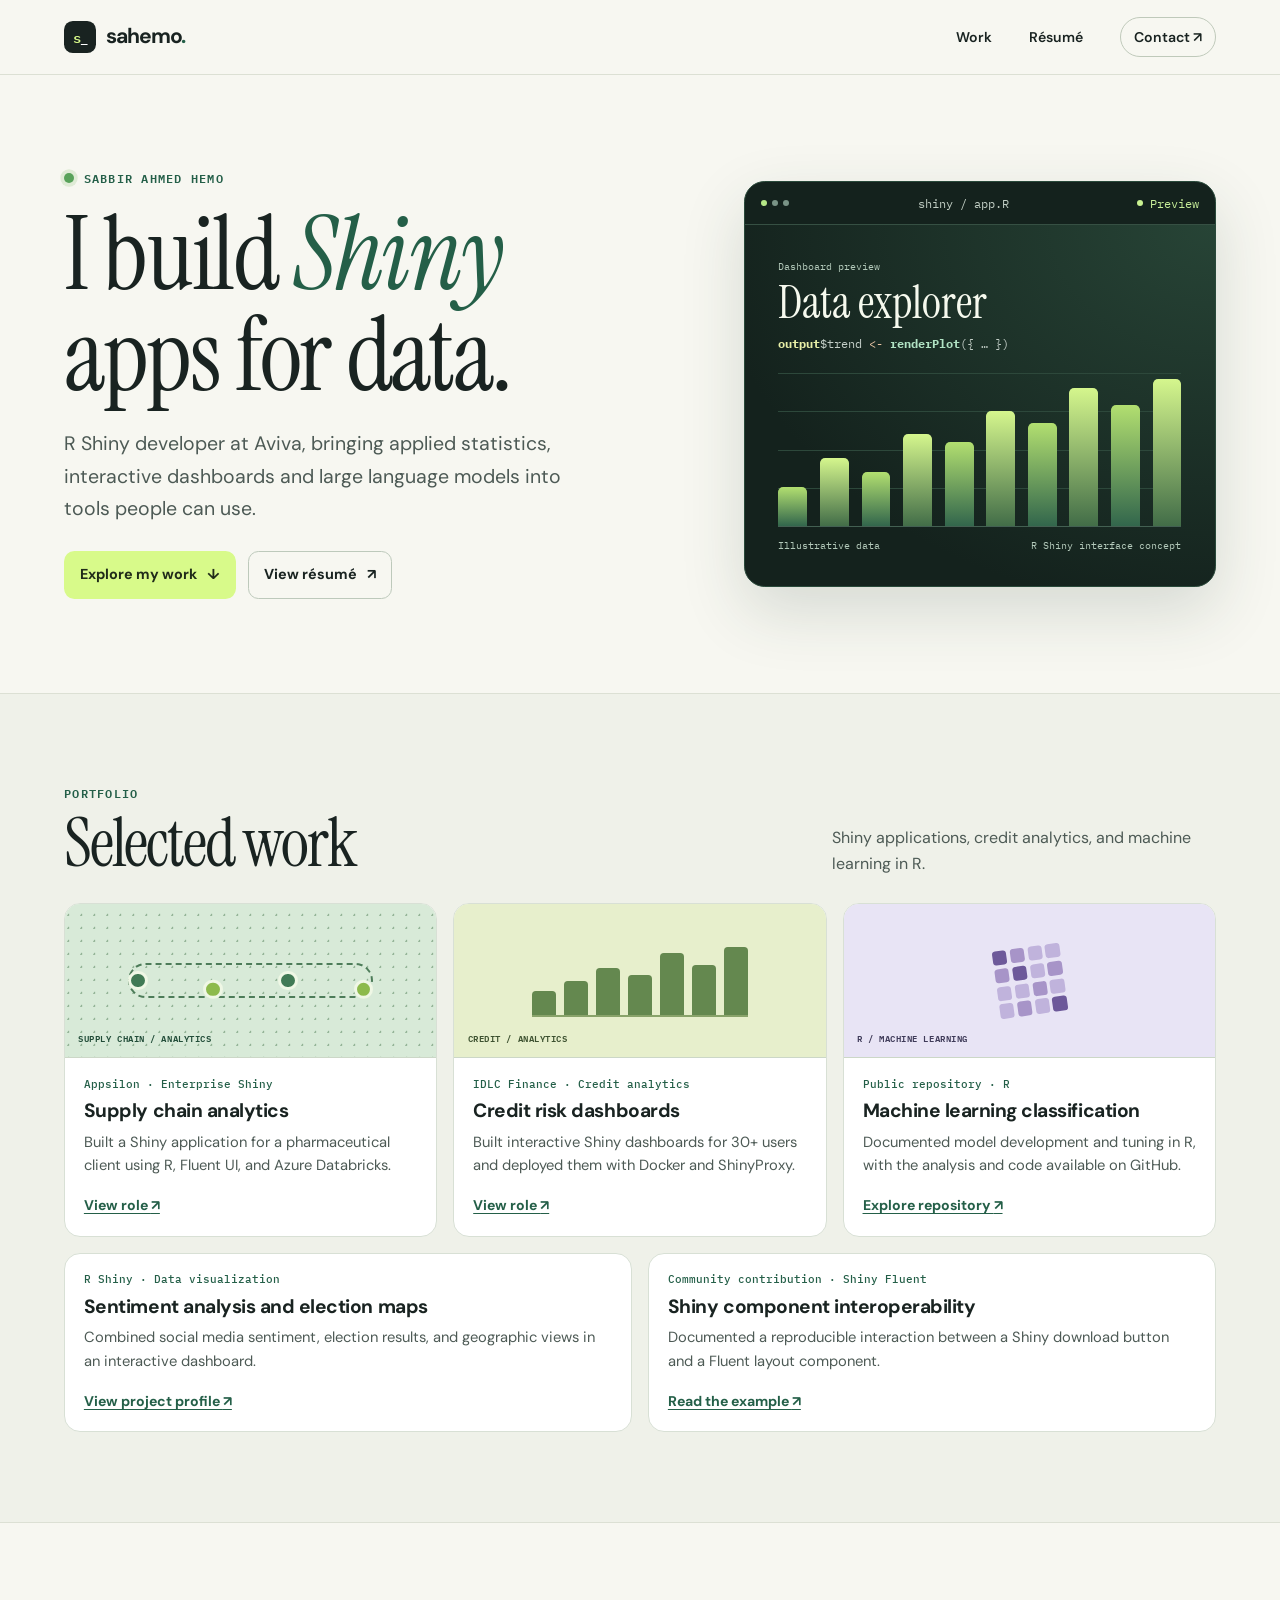
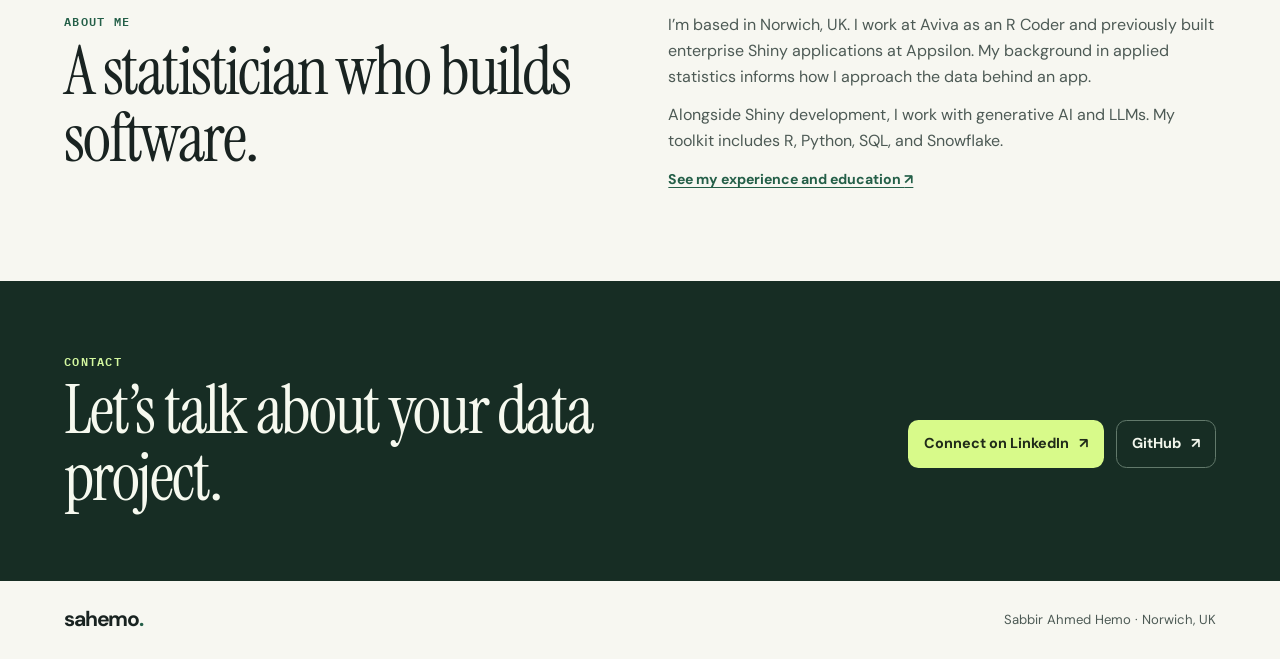
==== index.html @ 2af42267 "Publish Sahemo portfolio and résumé" ====
<!doctype html>
<html lang="en">
<head>
  <meta charset="utf-8">
  <meta name="viewport" content="width=device-width, initial-scale=1">
  <meta name="description" content="Sabbir Ahmed Hemo builds R Shiny applications, analytical tools, and workflows with large language models. Explore his work and résumé.">
  <meta name="theme-color" content="#f7f7f1">
  <title>Sahemo — R Shiny Developer</title>
  <link rel="icon" href="data:,">
  <link rel="stylesheet" href="styles.css">
</head>
<body>
  <a class="skip" href="#main">Skip to content</a>
  <header class="site-header"><div class="shell nav">
    <a class="brand" href="index.html" aria-label="Sahemo home"><span class="mark" aria-hidden="true">s<span>_</span></span>sahemo<span class="brand-dot">.</span></a>
    <nav aria-label="Main navigation"><a href="#work">Work</a><a href="resume.html">Résumé</a><a class="nav-contact" href="#contact">Contact <span aria-hidden="true">↗</span></a></nav>
  </div></header>
  <main id="main">
    <section class="hero shell" aria-labelledby="intro">
      <div class="hero-copy">
        <p class="eyebrow"><span class="signal" aria-hidden="true"></span> Sabbir Ahmed Hemo</p>
        <h1 id="intro">I build <em>Shiny</em><br class="hero-break"> apps for data.</h1>
        <p class="lede">R Shiny developer at Aviva, bringing applied statistics, interactive dashboards and large language models into tools people can use.</p>
        <div class="actions"><a class="button primary" href="#work">Explore my work <span aria-hidden="true">↓</span></a><a class="button secondary" href="resume.html">View résumé <span aria-hidden="true">↗</span></a></div>
      </div>
      <div class="screen" aria-label="Illustrative R Shiny dashboard">
        <div class="screen-top"><div class="screen-dots" aria-hidden="true"><i></i><i></i><i></i></div><span>shiny / app.R</span><span class="screen-live"><i></i> Preview</span></div>
        <div class="screen-inner">
          <div class="screen-label">Dashboard preview</div>
          <div class="screen-title">Data explorer</div>
          <div class="screen-code"><b>output</b>$trend <span>&lt;-</span> <strong>renderPlot</strong>({ … })</div>
          <div class="plot" aria-hidden="true"><div class="plot-grid"></div><div class="bars"><i style="--v:25%"></i><i style="--v:44%"></i><i style="--v:35%"></i><i style="--v:60%"></i><i style="--v:55%"></i><i style="--v:75%"></i><i style="--v:67%"></i><i style="--v:90%"></i><i style="--v:79%"></i><i style="--v:96%"></i></div></div>
          <div class="screen-foot"><span>Illustrative data</span><span>R Shiny interface concept</span></div>
        </div>
      </div>
    </section>
    <section class="work-section" id="work" aria-labelledby="work-title"><div class="shell">
      <div class="section-head"><div><p class="eyebrow">Portfolio</p><h2 id="work-title">Selected work</h2></div><p>Shiny applications, credit analytics, and machine learning in R.</p></div>
      <div class="projects">
        <article class="project">
          <div class="art art-supply" aria-hidden="true"><div class="route"><span></span><span></span><span></span><span></span></div><div class="art-tag">SUPPLY CHAIN / ANALYTICS</div></div>
          <div class="project-body"><p class="project-type">Appsilon · Enterprise Shiny</p><h3>Supply chain analytics</h3><p>Built a Shiny application for a pharmaceutical client using R, Fluent UI, and Azure Databricks.</p><a class="text-link" href="resume.html#appsilon">View role <span aria-hidden="true">↗</span></a></div>
        </article>
        <article class="project">
          <div class="art art-credit" aria-hidden="true"><div class="credit-plot"><i></i><i></i><i></i><i></i><i></i><i></i><i></i></div><div class="art-tag">CREDIT / ANALYTICS</div></div>
          <div class="project-body"><p class="project-type">IDLC Finance · Credit analytics</p><h3>Credit risk dashboards</h3><p>Built interactive Shiny dashboards for 30+ users and deployed them with Docker and ShinyProxy.</p><a class="text-link" href="resume.html#idlc">View role <span aria-hidden="true">↗</span></a></div>
        </article>
        <article class="project">
          <div class="art art-ml" aria-hidden="true"><div class="matrix"><i></i><i></i><i></i><i></i><i></i><i></i><i></i><i></i><i></i><i></i><i></i><i></i><i></i><i></i><i></i><i></i></div><div class="art-tag">R / MACHINE LEARNING</div></div>
          <div class="project-body"><p class="project-type">Public repository · R</p><h3>Machine learning classification</h3><p>Documented model development and tuning in R, with the analysis and code available on GitHub.</p><a class="text-link" href="https://github.com/sahemo/microsoft_ml">Explore repository <span aria-hidden="true">↗</span></a></div>
        </article>
        <article class="project compact-project"><div class="project-body"><p class="project-type">R Shiny · Data visualization</p><h3>Sentiment analysis and election maps</h3><p>Combined social media sentiment, election results, and geographic views in an interactive dashboard.</p><a class="text-link" href="https://www.freelancer.uy/u/sahemo">View project profile <span aria-hidden="true">↗</span></a></div></article>
        <article class="project compact-project"><div class="project-body"><p class="project-type">Community contribution · Shiny Fluent</p><h3>Shiny component interoperability</h3><p>Documented a reproducible interaction between a Shiny download button and a Fluent layout component.</p><a class="text-link" href="https://github.com/Appsilon/shiny.fluent/issues/168">Read the example <span aria-hidden="true">↗</span></a></div></article>
      </div>
    </div></section>
    <section class="shell about" aria-labelledby="about-title">
      <div><p class="eyebrow">About me</p><h2 id="about-title">A statistician who builds software.</h2></div>
      <div><p>I’m based in Norwich, UK. I work at Aviva as an R Coder and previously built enterprise Shiny applications at Appsilon. My background in applied statistics informs how I approach the data behind an app.</p><p>Alongside Shiny development, I work with generative AI and LLMs. My toolkit includes R, Python, SQL, and Snowflake.</p><a class="text-link" href="resume.html">See my experience and education <span aria-hidden="true">↗</span></a></div>
    </section>
    <section class="contact" id="contact"><div class="shell contact-inner"><div><p class="eyebrow">Contact</p><h2>Let’s talk about your data project.</h2></div><div class="actions"><a class="button primary" href="https://www.linkedin.com/in/sahemo/">Connect on LinkedIn <span aria-hidden="true">↗</span></a><a class="button inverse" href="https://github.com/sahemo">GitHub <span aria-hidden="true">↗</span></a></div></div></section>
  </main>
  <footer class="shell footer"><a class="brand" href="index.html">sahemo<span class="brand-dot">.</span></a><span>Sabbir Ahmed Hemo · Norwich, UK</span></footer>
</body>
</html>
---- styles.css ----
@import url("https://fonts.googleapis.com/css2?family=DM+Sans:wght@400;500;600;700&family=IBM+Plex+Mono:wght@400;500;600&family=Instrument+Serif:ital@0;1&display=swap");

:root {
  color-scheme: light;
  --ink: #192321;
  --muted: #4d5a55;
  --green: #245f48;
  --lime: #d8fa8a;
  --paper: #f7f7f1;
  --line: #dce0d4;
  --surface: #fff;
  --sans: "DM Sans", system-ui, sans-serif;
  --mono: "IBM Plex Mono", monospace;
  --display: "Instrument Serif", Georgia, serif;
}
*, *::before, *::after { box-sizing: border-box; }
html { scroll-behavior: smooth; }
body { margin: 0; background: var(--paper); color: var(--ink); font: 1rem/1.6 var(--sans); }
h1, h2, h3, p { margin: 0; }
h1, h2 { font: 400 3.8rem/.98 var(--display); }
a { color: inherit; text-underline-offset: .22em; }
a:hover { color: var(--green); }
a:focus-visible, button:focus-visible { outline: 2px solid #287758; outline-offset: 4px; }
[hidden] { display: none !important; }
[id] { scroll-margin-top: 5rem; }
.shell { width: min(100% - 5rem, 72rem); margin-inline: auto; }
.skip { position: absolute; z-index: 4; left: 1rem; top: .5rem; transform: translateY(-150%); background: white; padding: .5rem 1rem; }
.skip:focus { transform: none; }
.site-header { position: sticky; z-index: 2; top: 0; border-bottom: 1px solid var(--line); background: #f7f7f1f5; backdrop-filter: blur(12px); }
.nav { display: flex; align-items: center; justify-content: space-between; min-height: 4.6rem; gap: 1rem; }
.brand { display: inline-flex; align-items: center; color: var(--ink); text-decoration: none; font-weight: 700; font-size: 1.32rem; letter-spacing: -.055em; }
.brand-dot { color: var(--green); }
.mark { display: grid; grid-auto-flow: column; place-content: center; margin-right: .65rem; border-radius: .55rem; width: 2rem; height: 2rem; color: var(--lime); background: var(--ink); font: 600 .89rem var(--mono); letter-spacing: -.08em; }
.mark span { color: #fff; }
.nav nav { display: flex; align-items: center; gap: clamp(.65rem, 2.9vw, 2.4rem); }
.nav nav a { text-decoration: none; font-weight: 600; font-size: .88rem; white-space: nowrap; }
.nav nav a[aria-current="page"] { text-decoration: underline; }
.nav-contact { border: 1px solid #bfc9ba; border-radius: 2rem; padding: .48rem .8rem; }
.hero { display: grid; align-items: center; grid-template-columns: 1.13fr .87fr; gap: clamp(2.2rem, 5.2vw, 5.5rem); padding-block: clamp(4.2rem, 7.4vw, 7.1rem); }
.eyebrow { display: flex; align-items: center; gap: .6rem; color: var(--green); font: 600 .75rem/1.5 var(--mono); text-transform: uppercase; letter-spacing: .105em; }
.signal { width: .62rem; height: .62rem; border-radius: 50%; background: #58a25a; box-shadow: 0 0 0 .23rem #dfebd6; }
.hero h1 { font-size: clamp(4rem, 8.05vw, 7.3rem); margin: 1.05rem 0 1.4rem; letter-spacing: -.023em; }
.hero h1 em { color: var(--green); font-weight: inherit; }
.lede { max-width: 34rem; color: var(--muted); font-size: clamp(1.04rem, 1.55vw, 1.22rem); line-height: 1.65; }
.actions { display: flex; flex-wrap: wrap; align-items: center; gap: .75rem; margin-top: 1.6rem; }
.button { display: inline-flex; align-items: center; justify-content: center; gap: .6rem; min-height: 3rem; border: 1px solid transparent; border-radius: .65rem; padding: .65rem .95rem; font: 700 .9rem/1.3 var(--sans); text-decoration: none; cursor: pointer; transition: background-color .18s, border-color .18s; }
.button.primary { background: var(--lime); color: #202b19; }
.button.primary:hover { background: #c9f271; color: #202b19; }
.button.secondary { background: transparent; border-color: #bdc9bb; color: var(--ink); }
.button.secondary:hover { background: #e9efe3; border-color: #93ac91; }
.button.inverse { color: #f2f6ec; border-color: #62796b; }
.button.inverse:hover { background: #254238; }
.screen { background: #14221d; color: #f6f9ee; border-radius: 1.3rem; border: 1px solid #29493a; box-shadow: 0 1.5rem 4rem #263f3428; overflow: hidden; min-width: 0; }
.screen-top { display: flex; align-items: center; justify-content: space-between; gap: .4rem; padding: .85rem 1rem; border-bottom: 1px solid #365043; font: .72rem var(--mono); color: #c1cec4; }
.screen-dots { display: flex; gap: .28rem; }
.screen-dots i { width: .41rem; height: .41rem; border-radius: 50%; background: #799386; }
.screen-dots i:first-child { background: #b5e887; }
.screen-live { color: #c8ef9a; display: flex; gap: .42rem; align-items: center; }
.screen-live i { width: .38rem; height: .38rem; background: #caf291; border-radius: 50%; }
.screen-inner { padding: clamp(1.1rem, 3vw, 2.1rem); background: radial-gradient(ellipse at top right, #274436, transparent 76%); }
.screen-label, .screen-foot { font: .65rem/1.4 var(--mono); color: #b3c9ba; }
.screen-title { font: 400 clamp(2.1rem, 3.6vw, 3.1rem)/1 var(--display); margin: .35rem 0 .7rem; }
.screen-code { color: #c4cfc8; font: .72rem/1.45 var(--mono); overflow-wrap: anywhere; }
.screen-code b { color: #e8efa7; }
.screen-code strong { color: #b1e3c4; }
.screen-code span { color: #e7c4a4; }
.plot { position: relative; height: clamp(7rem, 12vw, 10rem); margin-top: 1.25rem; border-bottom: 1px solid #436052; }
.plot-grid { position: absolute; inset: 0; background: repeating-linear-gradient(to top, transparent 0, transparent calc(25% - 1px), #2d483b calc(25% - 1px), #2d483b 25%); }
.bars { position: absolute; inset: 0; display: flex; align-items: end; gap: clamp(.27rem, 1.1vw, .8rem); }
.bars i { flex: 1; height: var(--v); border-radius: .32rem .32rem 0 0; background: linear-gradient(0deg, #32664c, #b2df70); }
.bars i:nth-child(2n) { background: linear-gradient(0deg, #426d48, #d5f68d); }
.screen-foot { display: flex; justify-content: space-between; gap: .5rem; margin-top: .7rem; }
.work-section { background: #eff1e9; border-block: 1px solid var(--line); padding-block: clamp(3.6rem, 7vw, 6.1rem); }
.section-head { display: flex; gap: 1rem; align-items: end; justify-content: space-between; margin-bottom: 1.7rem; }
.section-head h2, .about h2, .contact h2 { margin-top: .48rem; font-size: clamp(3rem, 5.3vw, 4.65rem); letter-spacing: -.032em; }
.section-head > p { max-width: 24rem; color: var(--muted); }
.projects { display: grid; grid-template-columns: repeat(6, minmax(0, 1fr)); gap: 1rem; }
.project { display: flex; flex-direction: column; grid-column: span 2; background: var(--surface); border: 1px solid #d8e0d5; border-radius: 1rem; overflow: hidden; }
.compact-project { grid-column: span 3; }
.art { overflow: hidden; display: grid; place-items: center; position: relative; height: 9.6rem; border-bottom: 1px solid #ccd7c7; }
.art-tag { position: absolute; bottom: .7rem; left: .83rem; font: 600 .57rem var(--mono); letter-spacing: .06em; }
.art-supply { color: #214c38; background: #d8ead8 radial-gradient(#88aa8b 1px, transparent 1px) center / 13px 13px; }
.route { position: relative; display: flex; justify-content: space-between; align-items: center; width: 66%; height: 4rem; }
.route::before { content: ""; position: absolute; width: 100%; height: 55%; border: 2px dashed #4d7c59; border-radius: 1.6rem; }
.route span { position: relative; width: 1.22rem; height: 1.22rem; border: 3px solid #efF7e5; border-radius: 50%; background: #417a55; }
.route span:nth-child(even) { transform: translateY(.55rem); background: #8dba4c; }
.art-credit { color: #3d5130; background: #e7efcc; }
.credit-plot { display: flex; align-items: end; gap: .5rem; width: 58%; height: 4.5rem; border-bottom: 2px solid #89a36a; }
.credit-plot i { flex: 1; min-width: 0; height: 34%; border-radius: .24rem .24rem 0 0; background: #64884f; }
.credit-plot i:nth-child(2) { height: 48%; }.credit-plot i:nth-child(3) { height: 67%; }.credit-plot i:nth-child(4) { height: 57%; }.credit-plot i:nth-child(5) { height: 88%; }.credit-plot i:nth-child(6) { height: 71%; }.credit-plot i:nth-child(7) { height: 97%; }
.art-ml { color: #3f3b59; background: #e8e4f5; }
.matrix { display: grid; grid-template-columns: repeat(4, .9rem); gap: .21rem; transform: rotate(-8deg); }
.matrix i { height: .9rem; border-radius: .2rem; background: #c0b3dc; }
.matrix i:nth-child(5n + 1) { background: #6d599a; }
.matrix i:nth-child(3n + 2) { background: #a794c8; }
.project-body { display: flex; flex: 1; min-width: 0; flex-direction: column; align-items: flex-start; gap: .43rem; padding: 1.18rem; }
.project-type { font: 500 .67rem/1.45 var(--mono); color: var(--green); }
.project h3 { font-size: 1.2rem; line-height: 1.28; letter-spacing: -.025em; }
.project-body > p:not(.project-type) { color: var(--muted); font-size: .92rem; }
.text-link { display: inline-block; font-size: .88rem; font-weight: 700; color: var(--green); }
.project-body .text-link { margin-top: auto; padding-top: .6rem; }
.text-link:hover { color: #172d21; }
.about { display: grid; grid-template-columns: .94fr 1fr; gap: clamp(2rem, 7vw, 7rem); align-items: start; padding-block: clamp(3.4rem, 7vw, 6.6rem); }
.about p:not(.eyebrow) { color: var(--muted); margin-bottom: .8rem; }
.contact { background: #172d24; color: #f6f9ef; }
.contact-inner { display: flex; align-items: center; gap: 1rem; justify-content: space-between; padding-block: clamp(2.7rem, 5.5vw, 4.5rem); }
.contact h2 { max-width: 37rem; }
.contact .eyebrow { color: #d4f8a0; }
.contact .actions { flex-shrink: 0; }
.footer { display: flex; align-items: center; justify-content: space-between; gap: 1rem; padding-block: 1.4rem; color: var(--muted); font-size: .82rem; }
.resume-main { padding-block: clamp(2.6rem, 6vw, 5.2rem); }
.resume-intro { display: flex; justify-content: space-between; gap: 1rem; align-items: center; padding-bottom: 1.8rem; margin-bottom: 2rem; border-bottom: 1px solid var(--line); }
.resume-main h1 { font-size: clamp(3.45rem, 7.5vw, 6.9rem); letter-spacing: -.04em; margin: .45rem 0; }
.resume-meta { margin-top: .55rem; color: var(--green); font-size: .9rem; }
.resume-meta span { padding-inline: .2rem; }
.resume-grid { display: grid; grid-template-columns: 1.7fr 1fr; gap: clamp(2rem, 6vw, 5.7rem); }
.experience h2, .resume-sidebar h2 { font-size: 2.5rem; margin-bottom: 1rem; }
.role { padding-block: .95rem 1.15rem; border-top: 1px solid var(--line); }
.role h3, .resume-sidebar h3 { font-size: 1.22rem; line-height: 1.3; margin: .2rem 0; }
.dates { color: var(--green); font: .72rem/1.55 var(--mono); }
.company { font-weight: 600; }
.role p:not(.dates):not(.company) { color: var(--muted); margin-top: .26rem; }
.resume-sidebar section { background: #eef1e8; border: 1px solid var(--line); border-radius: .75rem; padding: 1.1rem 1.22rem; margin-bottom: .85rem; }
.resume-sidebar p { color: var(--muted); margin-top: .52rem; }
.resume-sidebar p > strong { color: var(--ink); }
@media (max-width: 960px) {
  .shell { width: min(100% - 3.2rem, 72rem); }
  .hero { gap: 2rem; }
  .hero h1 { font-size: clamp(3.8rem, 9vw, 6.4rem); }
  .contact-inner { align-items: start; flex-direction: column; }
}
@media (max-width: 700px) {
  .shell { width: calc(100% - 2rem); }
  .nav { min-height: 3.65rem; }
  .nav nav a { font-size: .78rem; }
  .nav-contact { padding: .34rem .5rem; }
  .mark { display: none; }
  .hero { grid-template-columns: 1fr; padding-block: 3.4rem; }
  .hero h1 { font-size: clamp(3.65rem, 12vw, 5.7rem); }
  .hero-break { display: none; }
  .screen-inner { padding: 1.25rem; }
  .section-head { align-items: start; flex-direction: column; }
  .projects { grid-template-columns: repeat(2, minmax(0, 1fr)); }
  .project, .compact-project { grid-column: span 1; }
  .about, .resume-grid { grid-template-columns: 1fr; gap: 1.5rem; }
  .resume-intro { flex-direction: column; align-items: start; }
}
@media (max-width: 480px) {
  .projects { grid-template-columns: 1fr; }
  .footer { align-items: start; flex-direction: column; gap: .25rem; }
}
@media (prefers-reduced-motion: reduce) {
  html { scroll-behavior: auto; }
  .button { transition: none; }
}
@media print {
  .site-header, .footer, .skip, .print-button { display: none !important; }
  body, .resume-sidebar section { background: white; color: black; }
  .shell { width: 100%; }
  .resume-main { padding: 0; font-size: 10pt; }
  .resume-main h1 { font-size: 28pt; }
  .resume-intro { padding-bottom: .5rem; margin-bottom: .8rem; }
  .resume-grid { display: grid; grid-template-columns: 1.6fr 1fr; gap: 1rem; }
  .experience h2, .resume-sidebar h2 { font-size: 18pt; margin-bottom: .5rem; }
  .role { padding-block: .35rem .5rem; }
  .role h3, .resume-sidebar h3 { font-size: 11pt; }
  .resume-sidebar section { padding: .5rem .65rem; margin-bottom: .5rem; }
  .role, .resume-sidebar section { break-inside: avoid; }
}
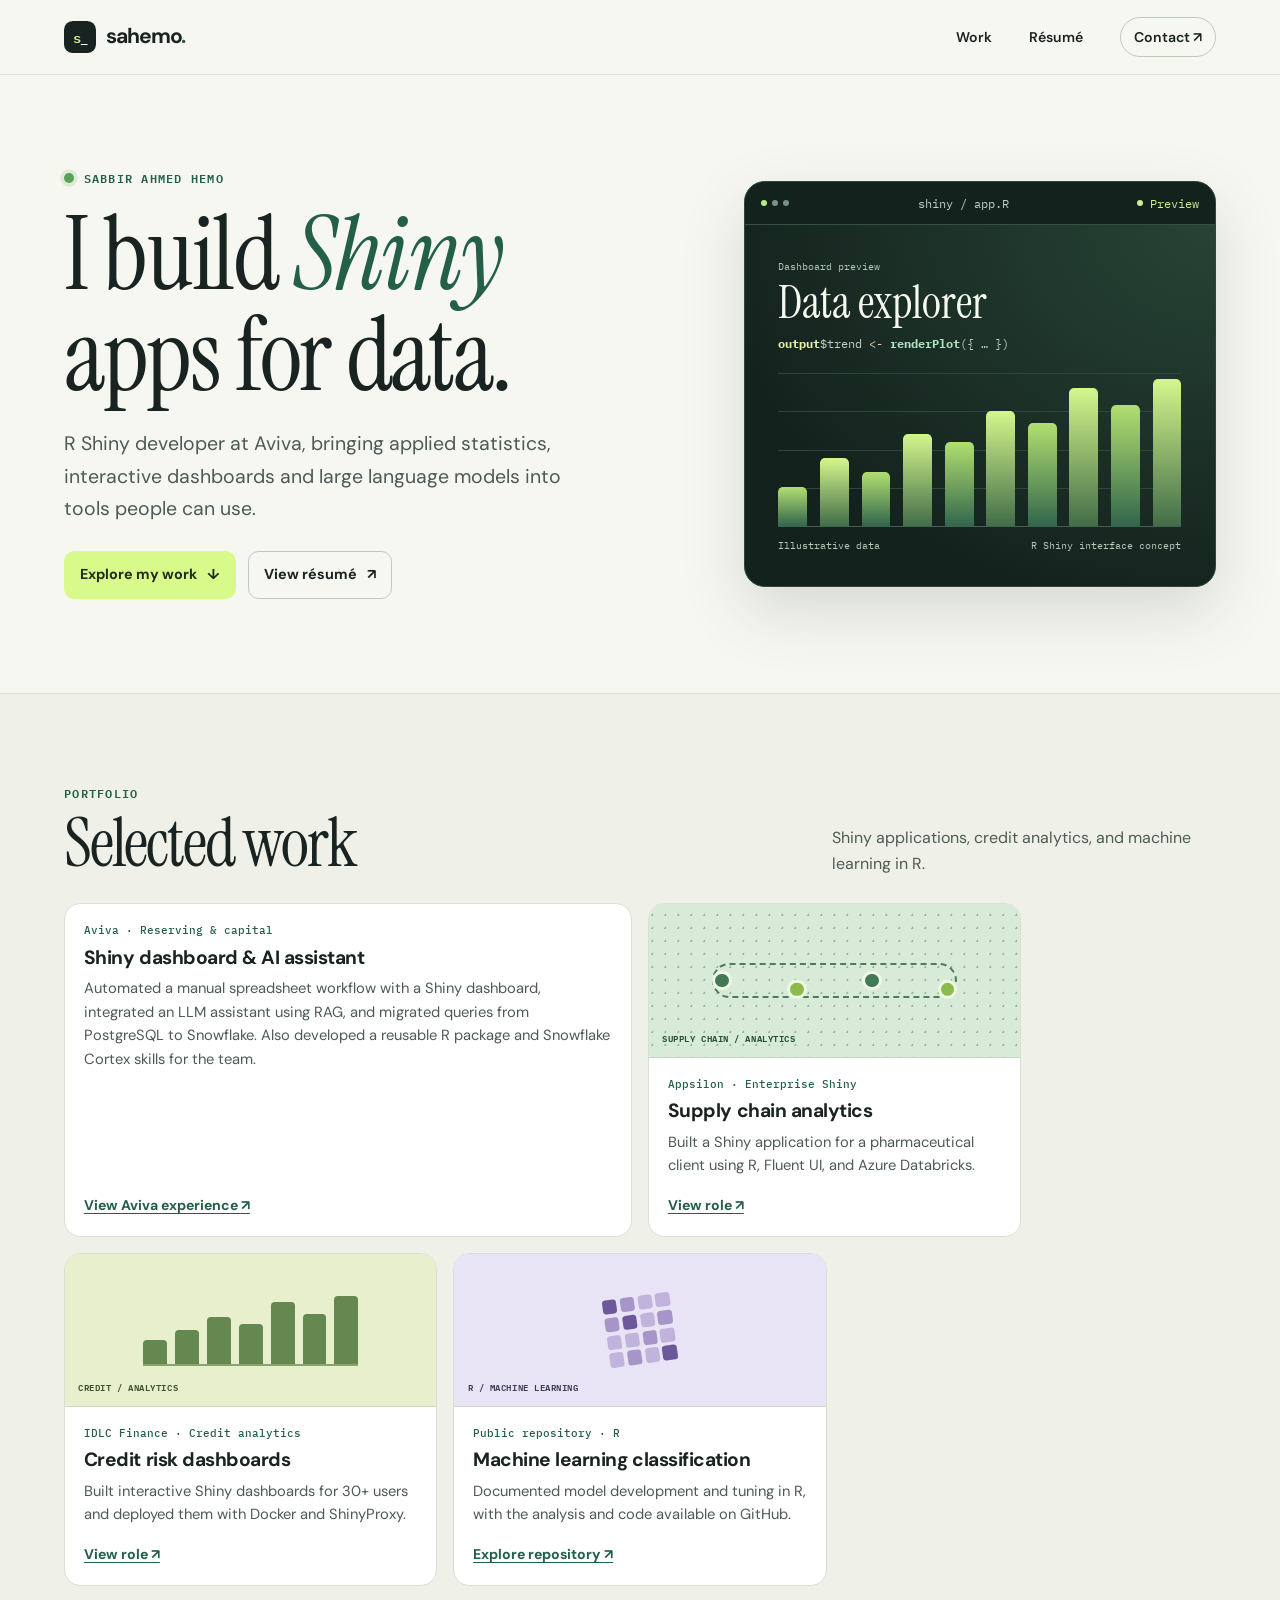
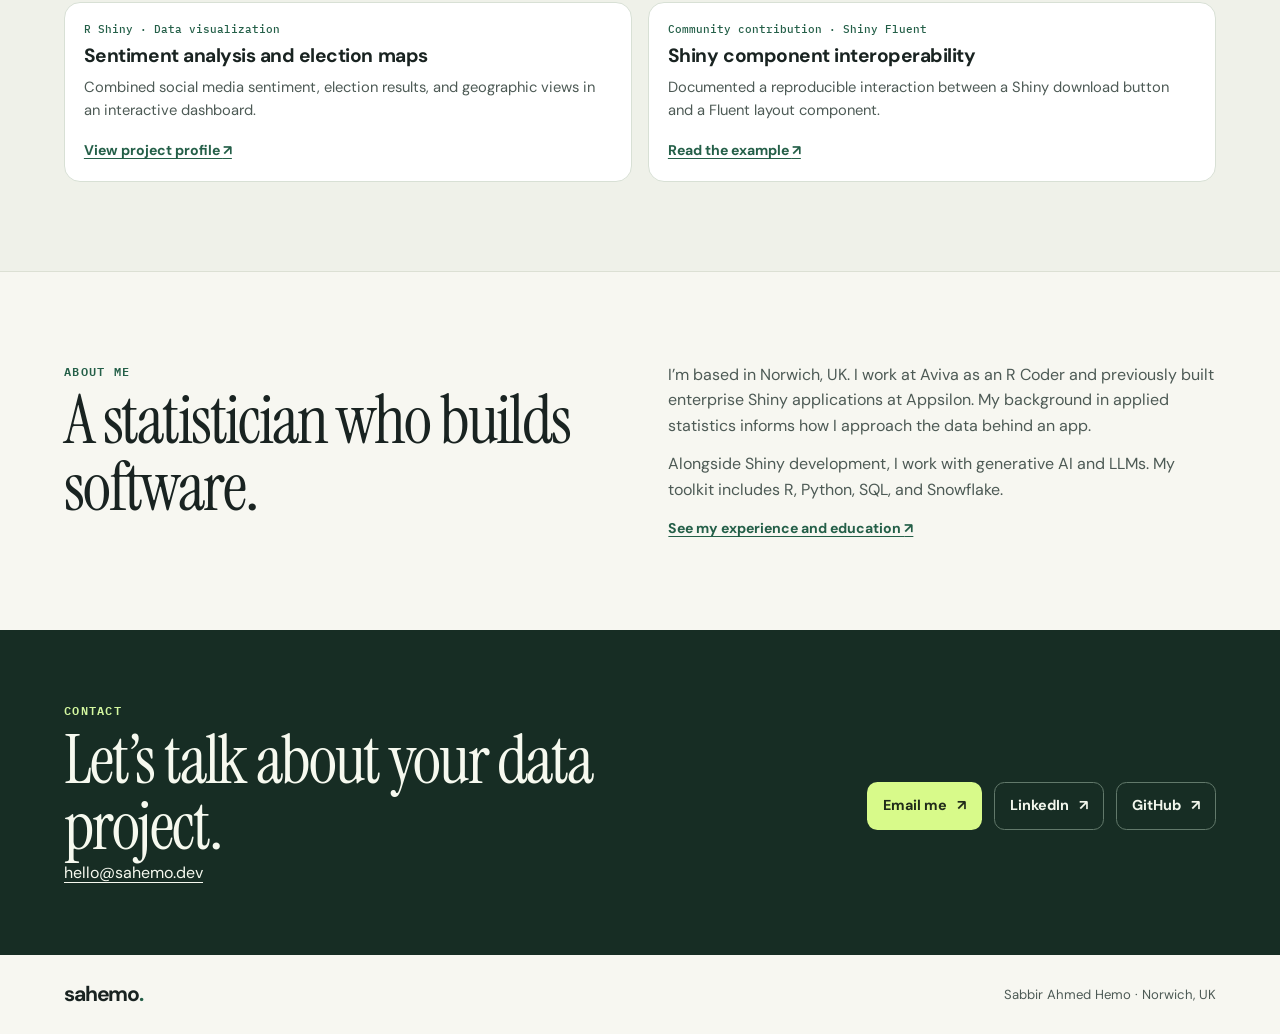
==== commit 4d6fd952: "Add contact details and CV highlights" ====
--- a/index.html
+++ b/index.html
@@ -37,6 +37,7 @@
     <section class="work-section" id="work" aria-labelledby="work-title"><div class="shell">
       <div class="section-head"><div><p class="eyebrow">Portfolio</p><h2 id="work-title">Selected work</h2></div><p>Shiny applications, credit analytics, and machine learning in R.</p></div>
       <div class="projects">
+        <article class="project compact-project"><div class="project-body"><p class="project-type">Aviva · Reserving &amp; capital</p><h3>Shiny dashboard &amp; AI assistant</h3><p>Automated a manual spreadsheet workflow with a Shiny dashboard, integrated an LLM assistant using RAG, and migrated queries from PostgreSQL to Snowflake. Also developed a reusable R package and Snowflake Cortex skills for the team.</p><a class="text-link" href="resume.html#experience">View Aviva experience <span aria-hidden="true">↗</span></a></div></article>
         <article class="project">
           <div class="art art-supply" aria-hidden="true"><div class="route"><span></span><span></span><span></span><span></span></div><div class="art-tag">SUPPLY CHAIN / ANALYTICS</div></div>
           <div class="project-body"><p class="project-type">Appsilon · Enterprise Shiny</p><h3>Supply chain analytics</h3><p>Built a Shiny application for a pharmaceutical client using R, Fluent UI, and Azure Databricks.</p><a class="text-link" href="resume.html#appsilon">View role <span aria-hidden="true">↗</span></a></div>
@@ -57,7 +58,7 @@
       <div><p class="eyebrow">About me</p><h2 id="about-title">A statistician who builds software.</h2></div>
       <div><p>I’m based in Norwich, UK. I work at Aviva as an R Coder and previously built enterprise Shiny applications at Appsilon. My background in applied statistics informs how I approach the data behind an app.</p><p>Alongside Shiny development, I work with generative AI and LLMs. My toolkit includes R, Python, SQL, and Snowflake.</p><a class="text-link" href="resume.html">See my experience and education <span aria-hidden="true">↗</span></a></div>
     </section>
-    <section class="contact" id="contact"><div class="shell contact-inner"><div><p class="eyebrow">Contact</p><h2>Let’s talk about your data project.</h2></div><div class="actions"><a class="button primary" href="https://www.linkedin.com/in/sahemo/">Connect on LinkedIn <span aria-hidden="true">↗</span></a><a class="button inverse" href="https://github.com/sahemo">GitHub <span aria-hidden="true">↗</span></a></div></div></section>
+    <section class="contact" id="contact"><div class="shell contact-inner"><div><p class="eyebrow">Contact</p><h2>Let’s talk about your data project.</h2><a class="contact-email" href="mailto:hello@sahemo.dev">hello@sahemo.dev</a></div><div class="actions"><a class="button primary" href="mailto:hello@sahemo.dev">Email me <span aria-hidden="true">↗</span></a><a class="button inverse" href="https://www.linkedin.com/in/sahemo/">LinkedIn <span aria-hidden="true">↗</span></a><a class="button inverse" href="https://github.com/sahemo">GitHub <span aria-hidden="true">↗</span></a></div></div></section>
   </main>
   <footer class="shell footer"><a class="brand" href="index.html">sahemo<span class="brand-dot">.</span></a><span>Sabbir Ahmed Hemo · Norwich, UK</span></footer>
 </body>
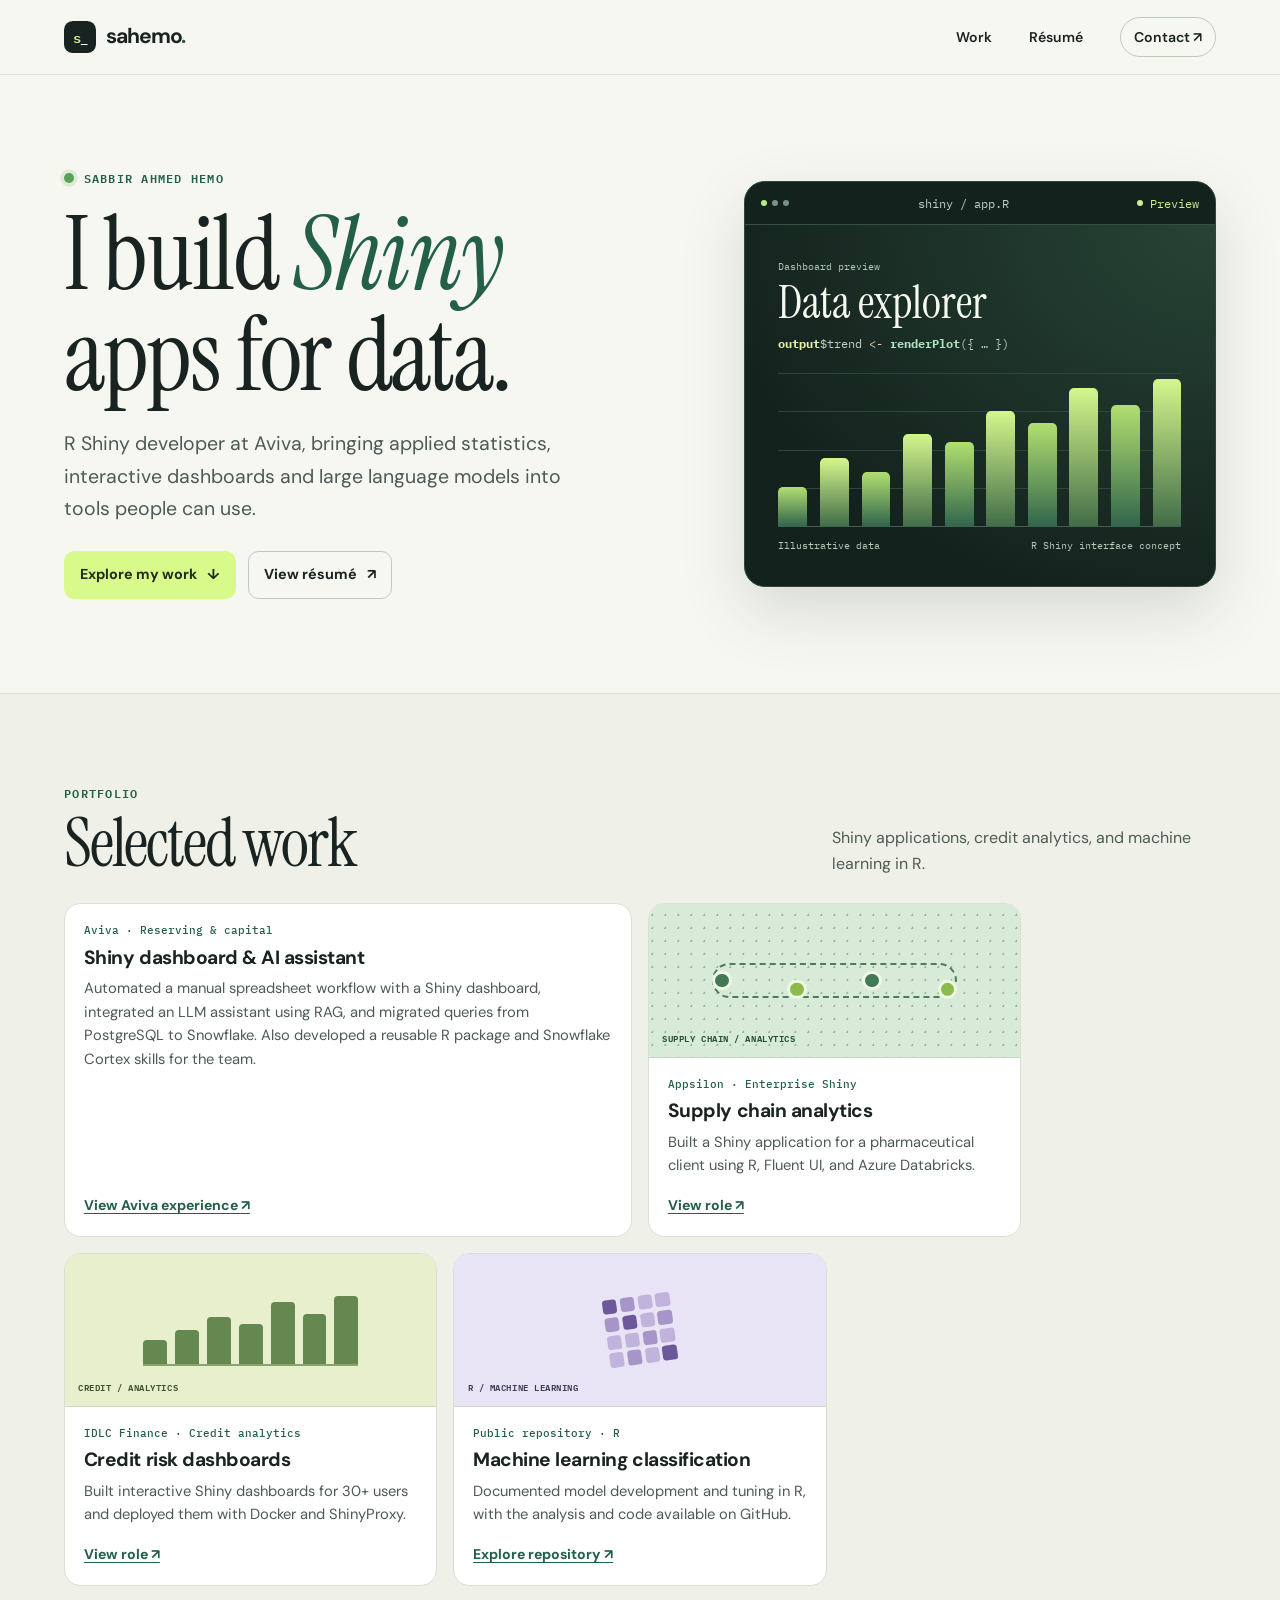
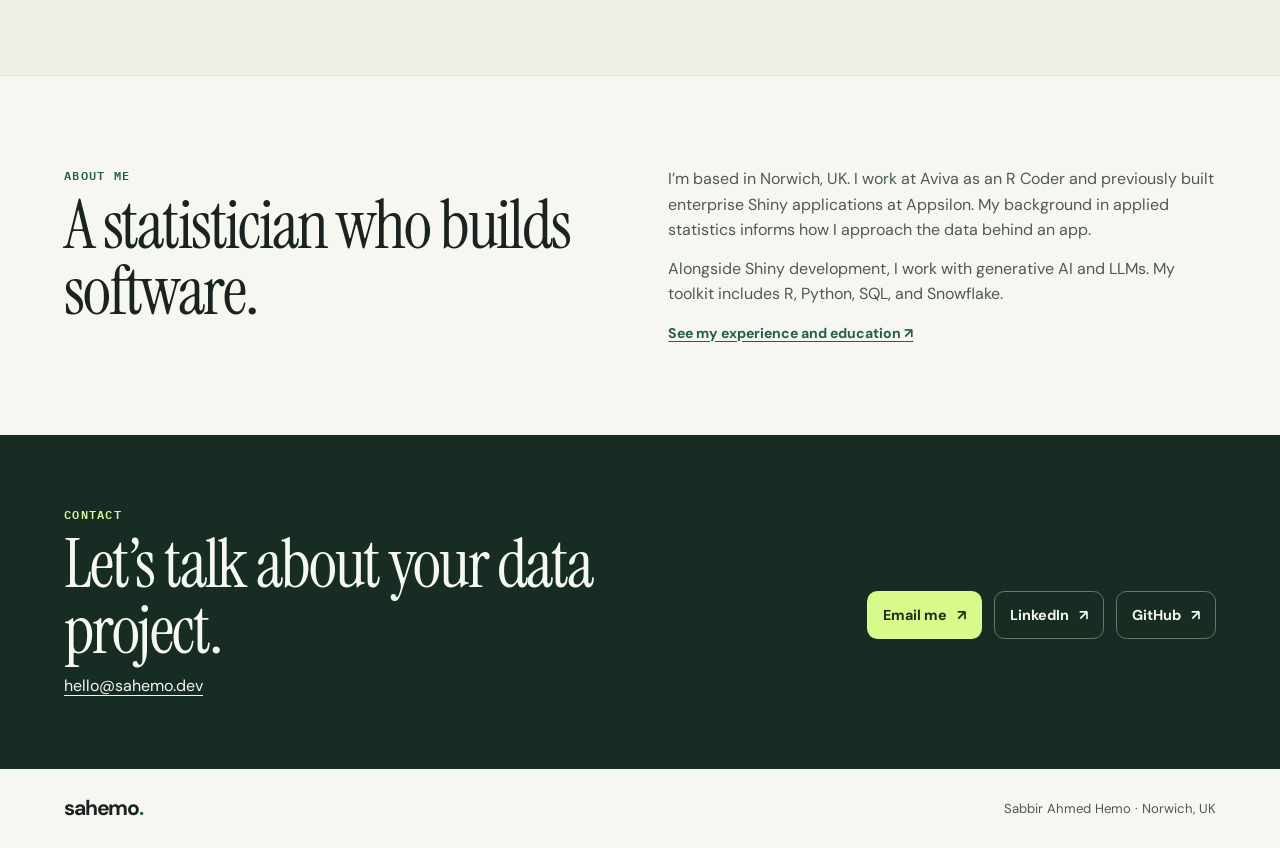
==== commit 1fdcd699: "Remove selected portfolio projects" ====
--- a/index.html
+++ b/index.html
@@ -50,8 +50,6 @@
           <div class="art art-ml" aria-hidden="true"><div class="matrix"><i></i><i></i><i></i><i></i><i></i><i></i><i></i><i></i><i></i><i></i><i></i><i></i><i></i><i></i><i></i><i></i></div><div class="art-tag">R / MACHINE LEARNING</div></div>
           <div class="project-body"><p class="project-type">Public repository · R</p><h3>Machine learning classification</h3><p>Documented model development and tuning in R, with the analysis and code available on GitHub.</p><a class="text-link" href="https://github.com/sahemo/microsoft_ml">Explore repository <span aria-hidden="true">↗</span></a></div>
         </article>
-        <article class="project compact-project"><div class="project-body"><p class="project-type">R Shiny · Data visualization</p><h3>Sentiment analysis and election maps</h3><p>Combined social media sentiment, election results, and geographic views in an interactive dashboard.</p><a class="text-link" href="https://www.freelancer.uy/u/sahemo">View project profile <span aria-hidden="true">↗</span></a></div></article>
-        <article class="project compact-project"><div class="project-body"><p class="project-type">Community contribution · Shiny Fluent</p><h3>Shiny component interoperability</h3><p>Documented a reproducible interaction between a Shiny download button and a Fluent layout component.</p><a class="text-link" href="https://github.com/Appsilon/shiny.fluent/issues/168">Read the example <span aria-hidden="true">↗</span></a></div></article>
       </div>
     </div></section>
     <section class="shell about" aria-labelledby="about-title">
--- a/styles.css
+++ b/styles.css
@@ -107,6 +107,7 @@
 .contact h2 { max-width: 37rem; }
 .contact .eyebrow { color: #d4f8a0; }
 .contact .actions { flex-shrink: 0; }
+.contact-email { display: inline-block; margin-top: .6rem; color: var(--paper); font-size: 1rem; text-decoration-thickness: 1px; text-underline-offset: .22em; }
 .footer { display: flex; align-items: center; justify-content: space-between; gap: 1rem; padding-block: 1.4rem; color: var(--muted); font-size: .82rem; }
 .resume-main { padding-block: clamp(2.6rem, 6vw, 5.2rem); }
 .resume-intro { display: flex; justify-content: space-between; gap: 1rem; align-items: center; padding-bottom: 1.8rem; margin-bottom: 2rem; border-bottom: 1px solid var(--line); }
@@ -120,6 +121,8 @@
 .dates { color: var(--green); font: .72rem/1.55 var(--mono); }
 .company { font-weight: 600; }
 .role p:not(.dates):not(.company) { color: var(--muted); margin-top: .26rem; }
+.role-highlights { color: var(--muted); margin: .5rem 0 0; padding-left: 1.2rem; }
+.role-highlights li { margin: .28rem 0; }
 .resume-sidebar section { background: #eef1e8; border: 1px solid var(--line); border-radius: .75rem; padding: 1.1rem 1.22rem; margin-bottom: .85rem; }
 .resume-sidebar p { color: var(--muted); margin-top: .52rem; }
 .resume-sidebar p > strong { color: var(--ink); }
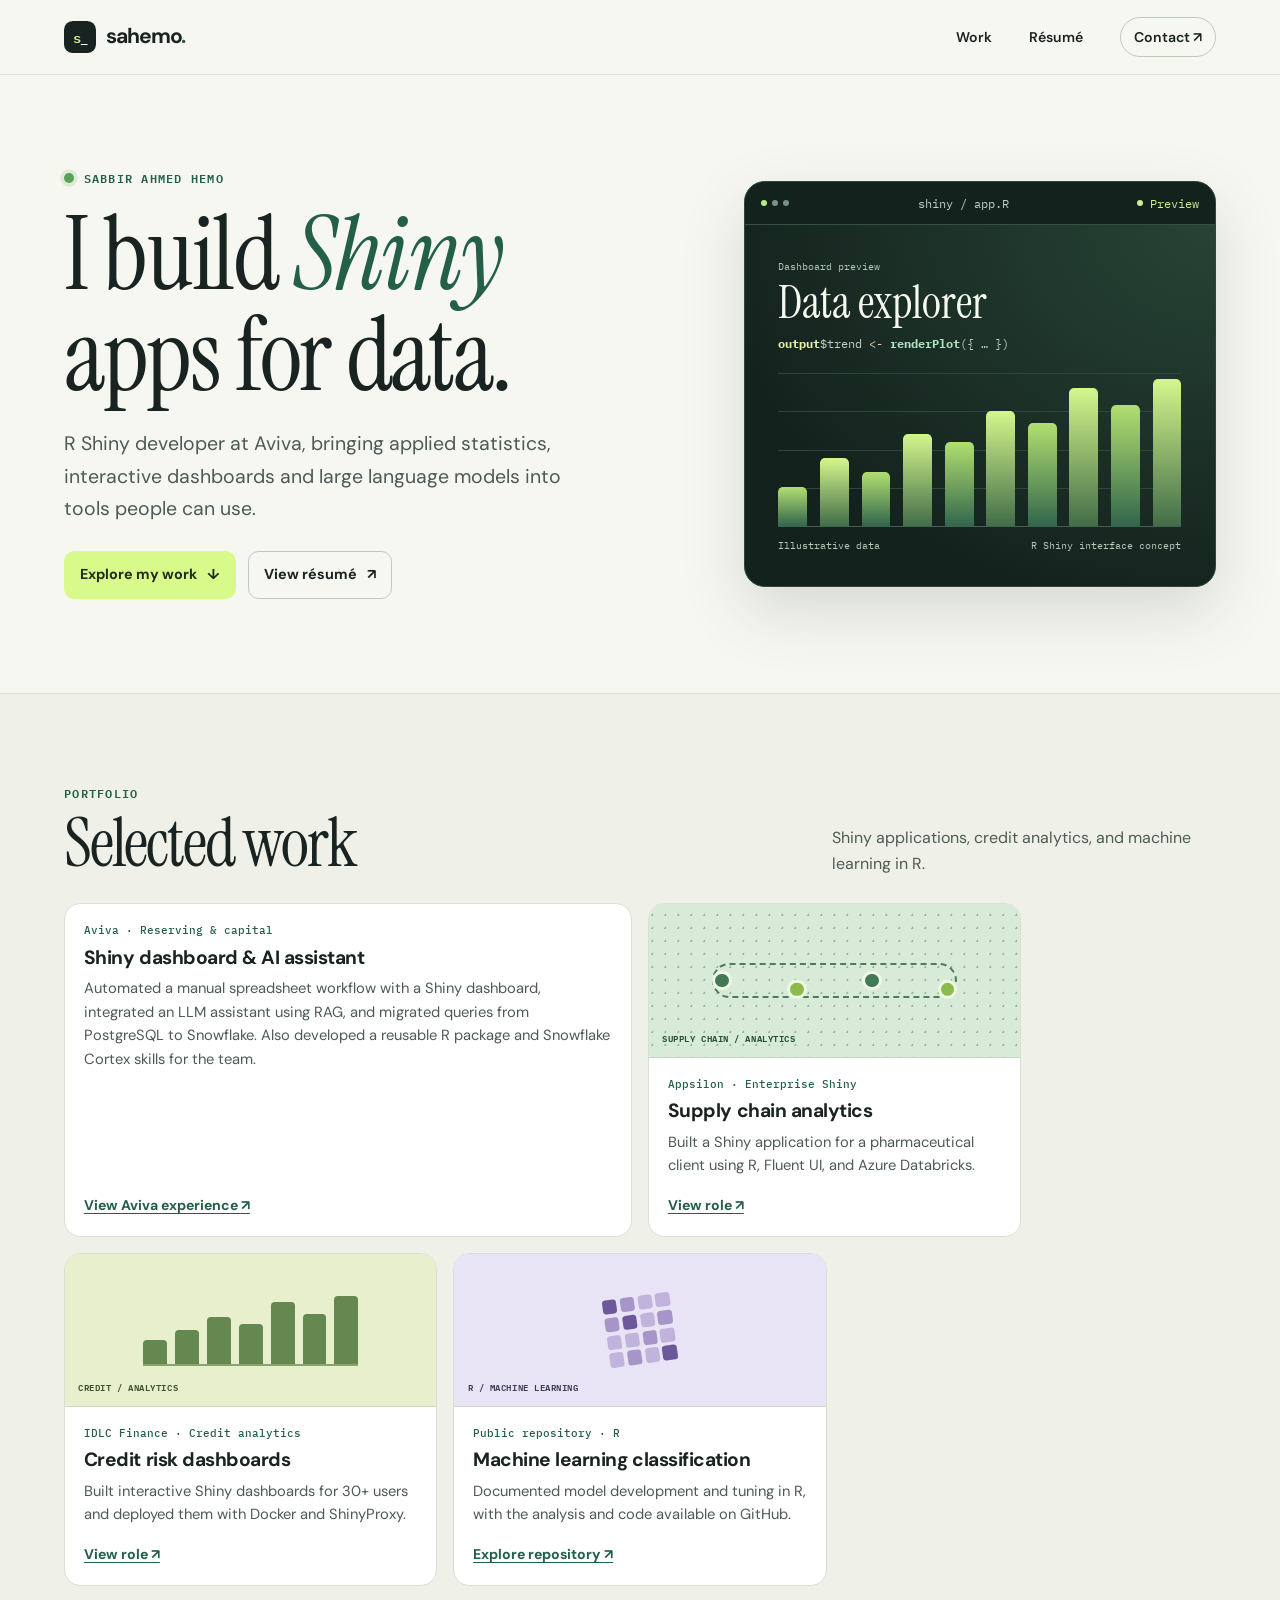
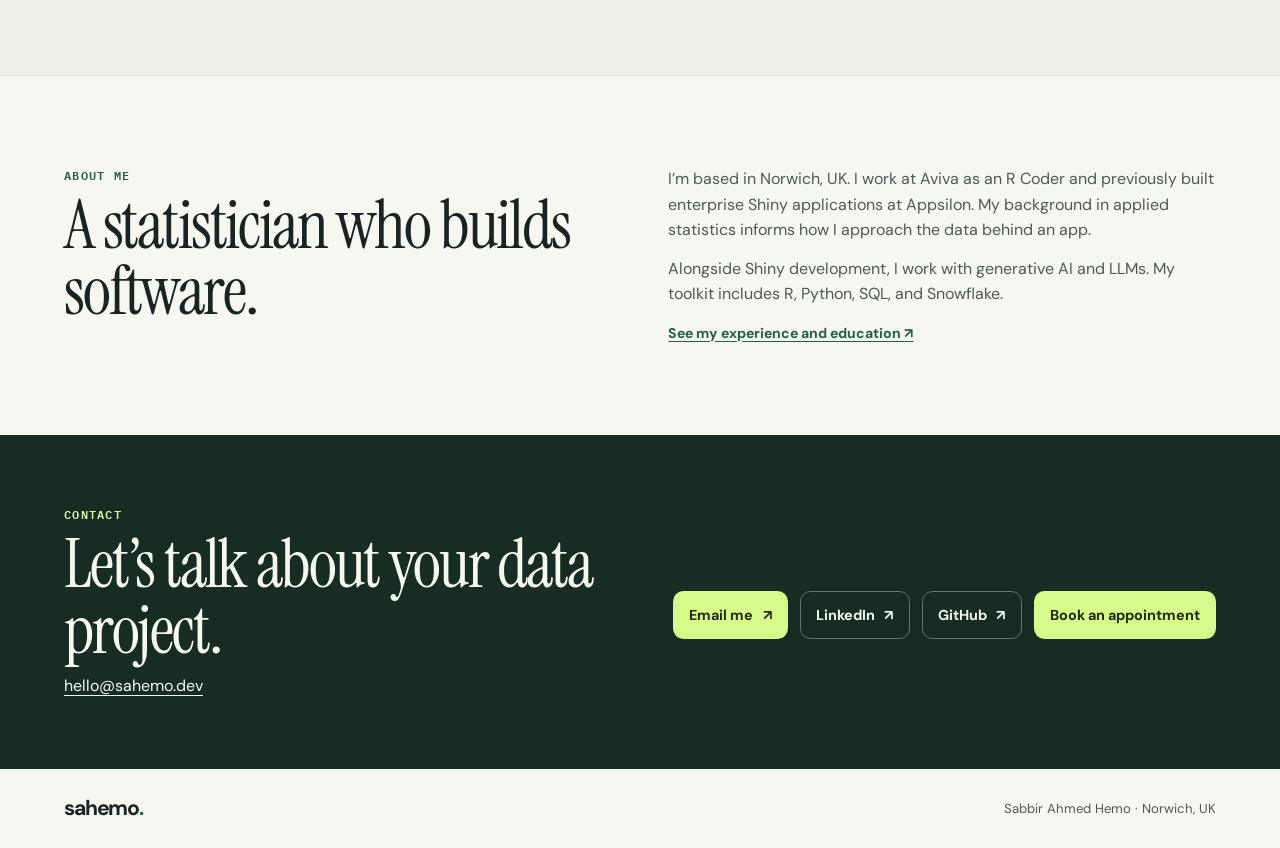
==== commit 6ac4c7f7: "Fix appointment booking link and button styling" ====
--- a/index.html
+++ b/index.html
@@ -5,7 +5,9 @@
   <meta name="viewport" content="width=device-width, initial-scale=1">
   <meta name="description" content="Sabbir Ahmed Hemo builds R Shiny applications, analytical tools, and workflows with large language models. Explore his work and résumé.">
   <meta name="theme-color" content="#f7f7f1">
-  <title>Sahemo — R Shiny Developer</title>
+  <meta property="og:title" content="Sabbir Ahmed Hemo — R Shiny Developer">
+  <meta name="twitter:title" content="Sabbir Ahmed Hemo — R Shiny Developer">
+  <title>Sabbir Ahmed Hemo — R Shiny Developer</title>
   <link rel="icon" href="data:,">
   <link rel="stylesheet" href="styles.css">
 </head>
@@ -56,7 +58,7 @@
       <div><p class="eyebrow">About me</p><h2 id="about-title">A statistician who builds software.</h2></div>
       <div><p>I’m based in Norwich, UK. I work at Aviva as an R Coder and previously built enterprise Shiny applications at Appsilon. My background in applied statistics informs how I approach the data behind an app.</p><p>Alongside Shiny development, I work with generative AI and LLMs. My toolkit includes R, Python, SQL, and Snowflake.</p><a class="text-link" href="resume.html">See my experience and education <span aria-hidden="true">↗</span></a></div>
     </section>
-    <section class="contact" id="contact"><div class="shell contact-inner"><div><p class="eyebrow">Contact</p><h2>Let’s talk about your data project.</h2><a class="contact-email" href="mailto:hello@sahemo.dev">hello@sahemo.dev</a></div><div class="actions"><a class="button primary" href="mailto:hello@sahemo.dev">Email me <span aria-hidden="true">↗</span></a><a class="button inverse" href="https://www.linkedin.com/in/sahemo/">LinkedIn <span aria-hidden="true">↗</span></a><a class="button inverse" href="https://github.com/sahemo">GitHub <span aria-hidden="true">↗</span></a></div></div></section>
+    <section class="contact" id="contact"><div class="shell contact-inner"><div><p class="eyebrow">Contact</p><h2>Let’s talk about your data project.</h2><a class="contact-email" href="mailto:hello@sahemo.dev">hello@sahemo.dev</a></div><div class="actions"><a class="button primary" href="mailto:hello@sahemo.dev">Email me <span aria-hidden="true">↗</span></a><a class="button inverse" href="https://www.linkedin.com/in/sahemo/">LinkedIn <span aria-hidden="true">↗</span></a><a class="button inverse" href="https://github.com/sahemo">GitHub <span aria-hidden="true">↗</span></a><a class="button primary booking-button" href="https://calendar.google.com/calendar/appointments/schedules/AcZssZ2YOaEM7hKYlCACOvuiOSaPN4y-6G4IG4pA8TU77bEYM1iqdiHzdAuOeqkftCP30HInp6n6Q4wh?gv=true" target="_blank" rel="noopener noreferrer">Book an appointment</a></div></div></section>
   </main>
   <footer class="shell footer"><a class="brand" href="index.html">sahemo<span class="brand-dot">.</span></a><span>Sabbir Ahmed Hemo · Norwich, UK</span></footer>
 </body>
